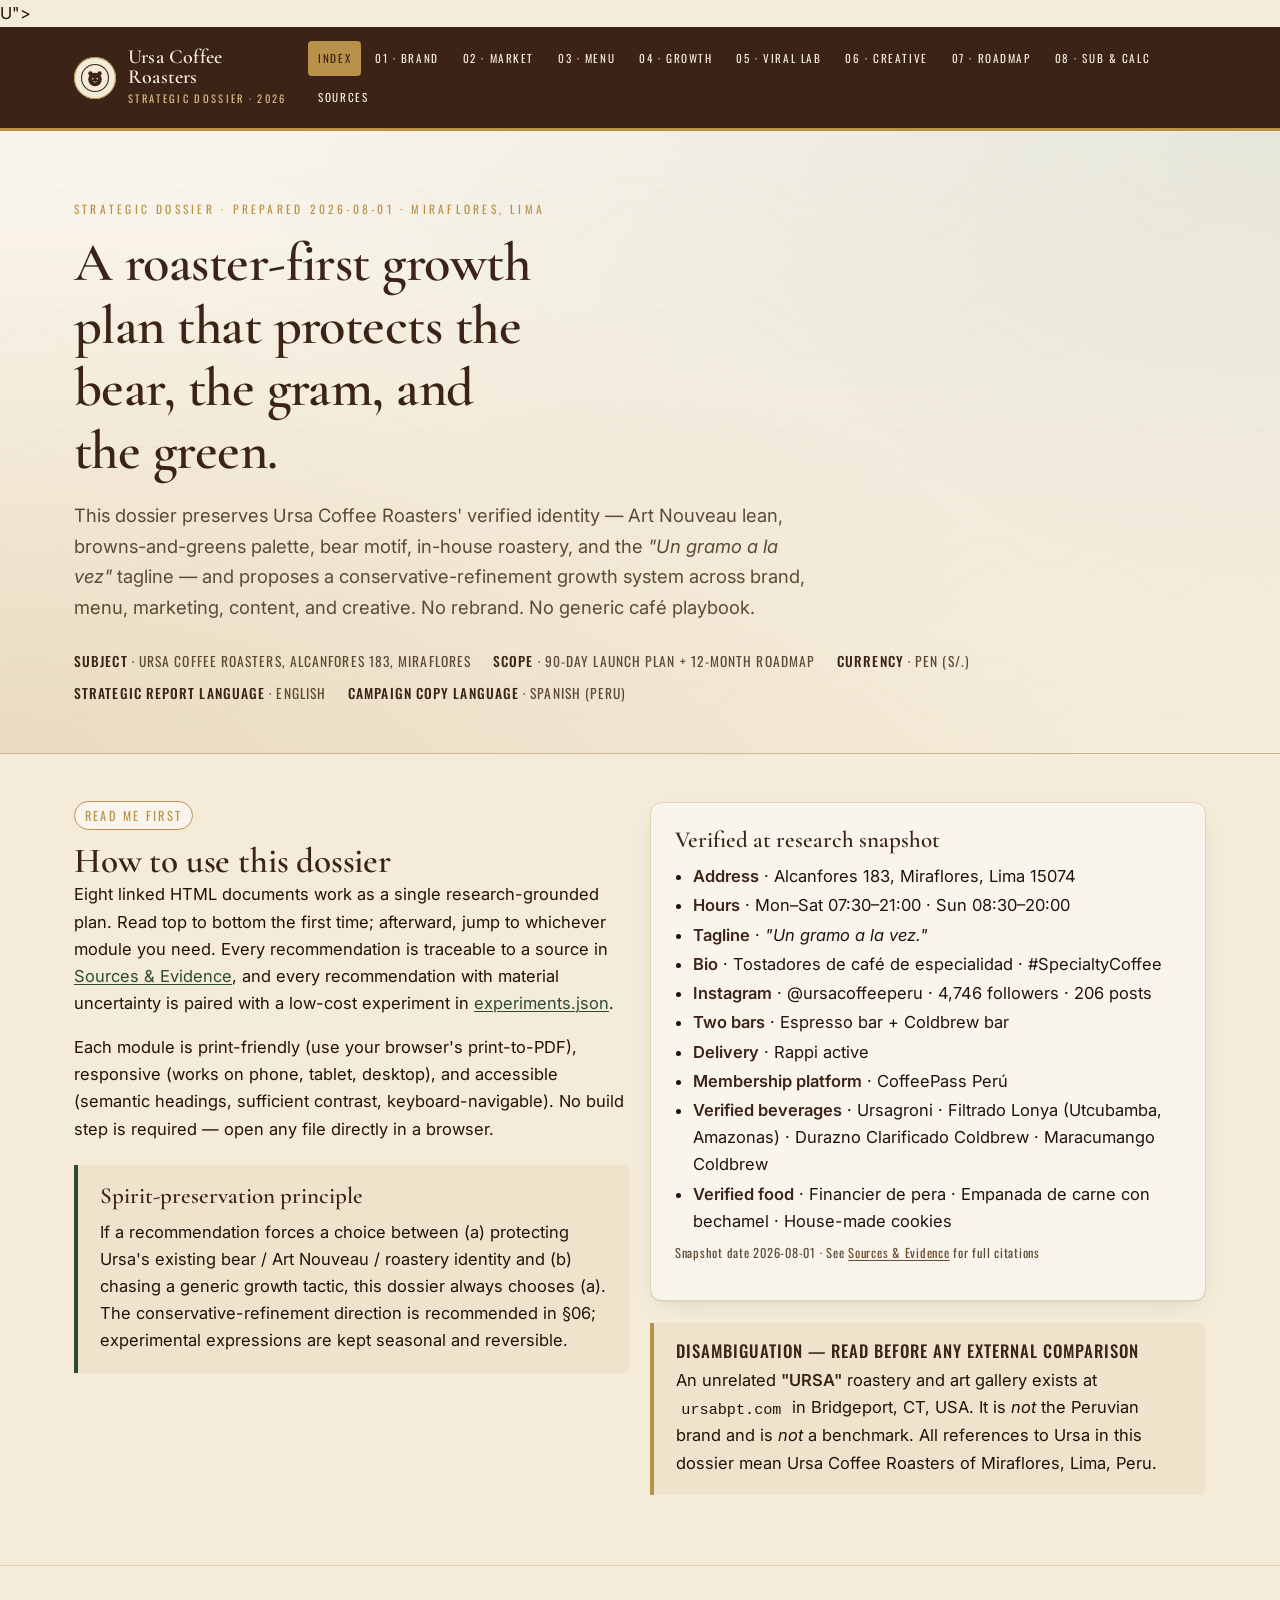
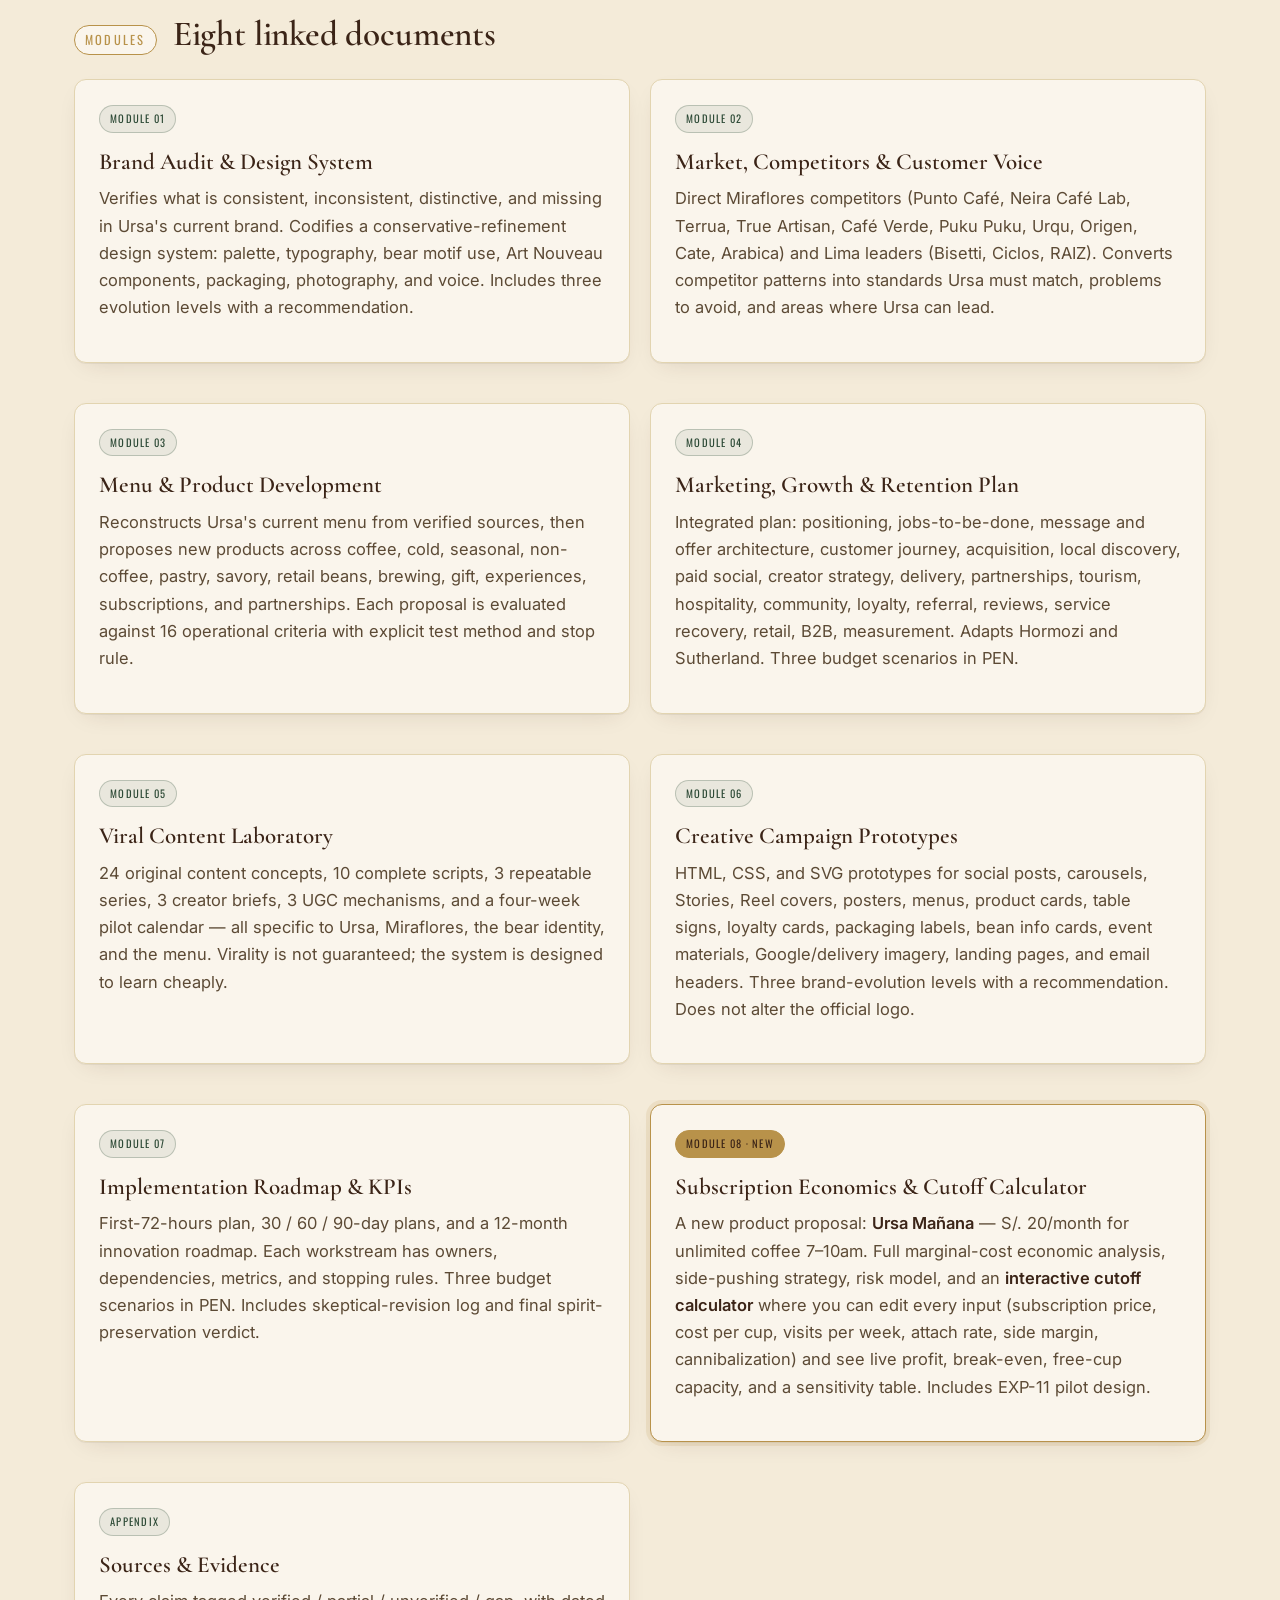
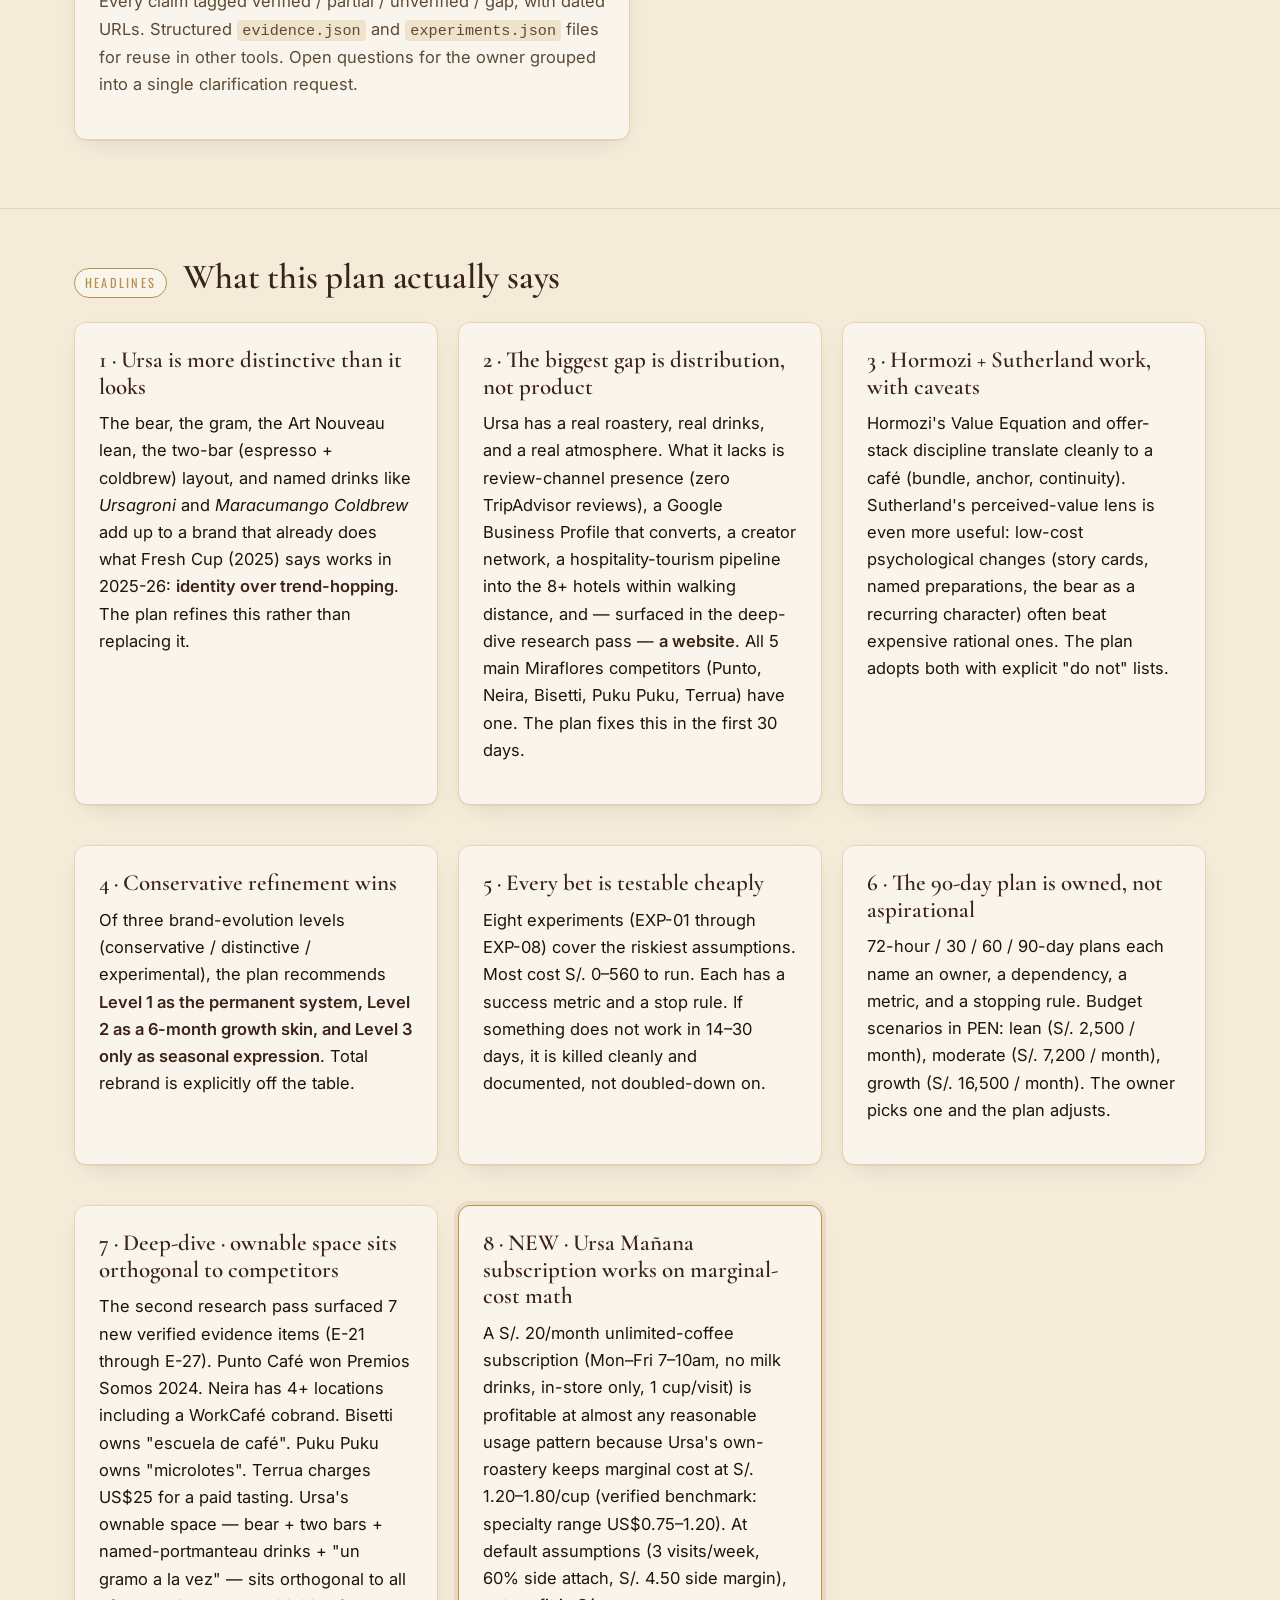
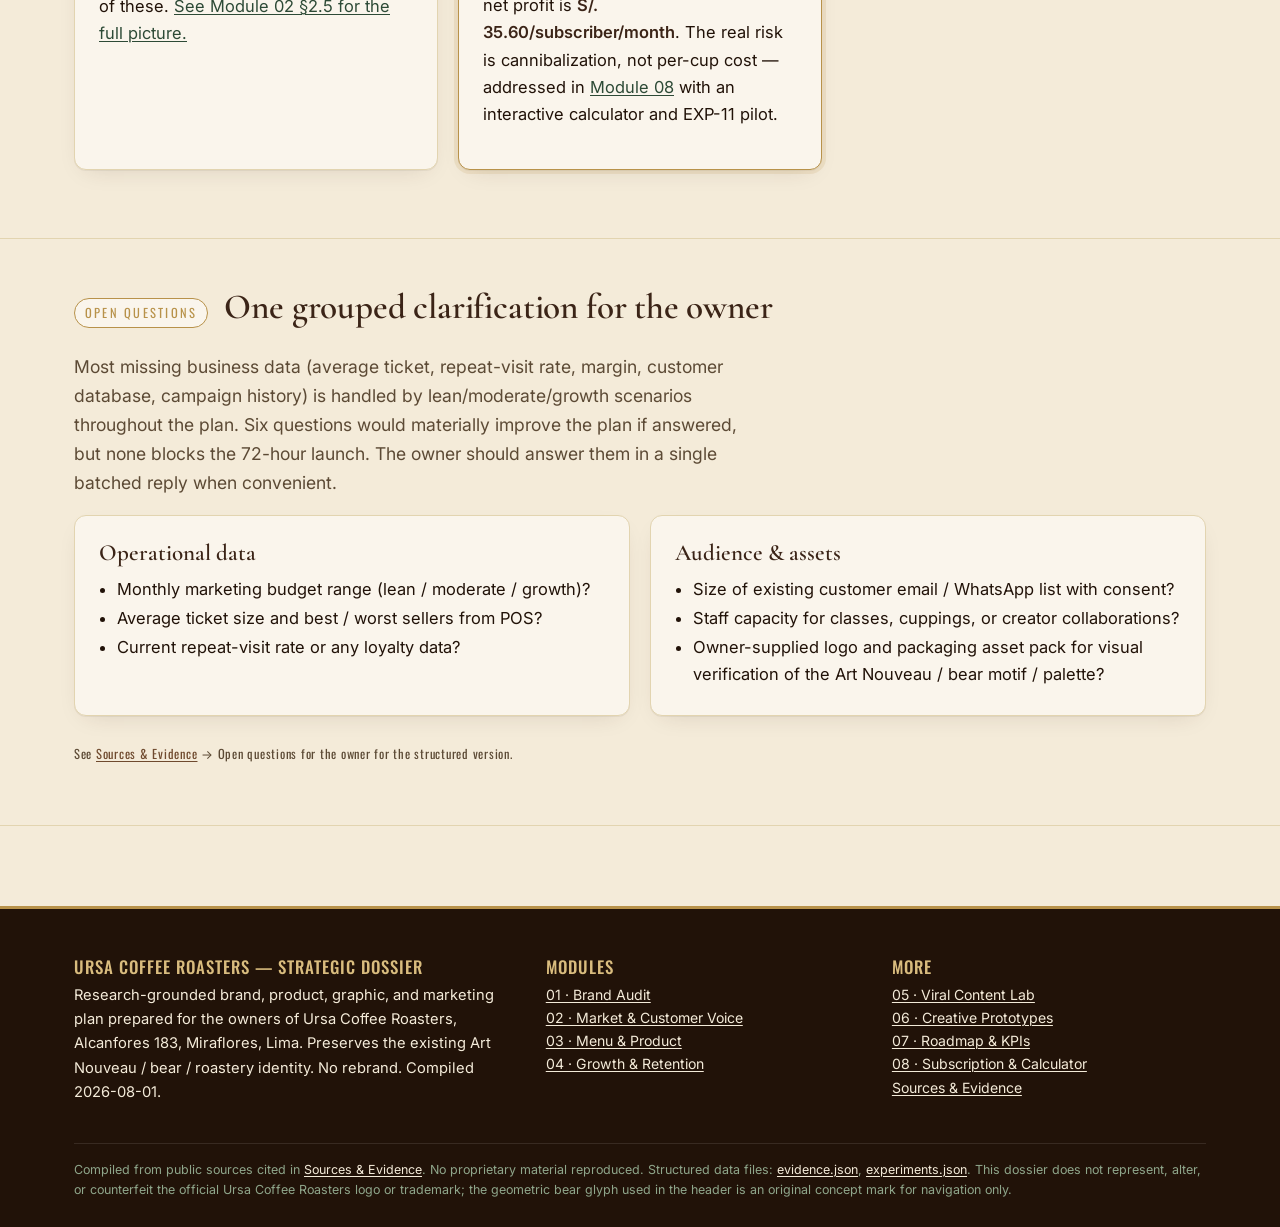
==== dossier/index.html @ a35ea9b4 "Rebuild with basePath for GitHub Pages - fix CSS 404s" ====
<!DOCTYPE html>
<html lang="en">
<head>
<meta charset="UTF-8">
<meta name="viewport" content="width=device-width, initial-scale=1.0">
<title>Ursa Coffee Roasters — Strategic Dossier · Index</title>
<meta name="description" content="Research-grounded brand, product, graphic, and marketing dossier for Ursa Coffee Roasters, Alcanfores 183, Miraflores, Lima. Preserves the existing Art Nouveau / bear / roastery identity; proposes conservative refinement over rebrand.">
<link rel="stylesheet" href="assets/ursa.css">
<link rel="preconnect" href="https://fonts.googleapis.com">
<link rel="icon" href="data:image/svg+xml,<svg xmlns='http://www.w3.org/2000/svg' viewBox='0 0 32 32' aria-hidden="true"><circle cx='16' cy='16' r='15' fill='%233B2417'/><circle cx='16' cy='16' r='13' fill='none' stroke='%23B8924A' stroke-width='1'/><text x='16' y='22' font-family='Georgia' font-size='16' fill='%23F4EBD9' text-anchor='middle'>U</text></svg>">
</head>
<body>

<header class="ursa-header">
  <div class="ursa-header__row">
    <a href="index.html" style="display:flex; gap:12px; align-items:center; text-decoration:none;" aria-label="Ursa Coffee Roasters dossier — home">
      <span class="ursa-mark" aria-hidden="true">
        <!-- Bear glyph — geometric, Art Nouveau-leaning; original concept, not a copy of the official logo -->
        <svg viewBox="0 0 40 40" role="img" aria-label="Ursa mark">
          <circle cx="20" cy="20" r="18" fill="none" stroke="#3B2417" stroke-width="1.4"/>
          <!-- stylized bear head -->
          <circle cx="14" cy="14" r="3" fill="#3B2417"/>
          <circle cx="26" cy="14" r="3" fill="#3B2417"/>
          <circle cx="20" cy="22" r="9" fill="#3B2417"/>
          <circle cx="17" cy="21" r="1.1" fill="#F4EBD9"/>
          <circle cx="23" cy="21" r="1.1" fill="#F4EBD9"/>
          <path d="M18 25 Q20 27 22 25" stroke="#F4EBD9" stroke-width="0.9" fill="none" stroke-linecap="round"/>
        </svg>
      </span>
      <span>
        <div class="ursa-header__title">Ursa Coffee Roasters</div>
        <div class="ursa-header__sub">Strategic Dossier · 2026</div>
      </span>
    </a>
    <nav class="ursa-header__nav" aria-label="Dossier sections">
      <a href="index.html" aria-current="page">Index</a>
      <a href="01-brand-audit-and-design-system.html">01 · Brand</a>
      <a href="02-market-competitors-and-customer-voice.html">02 · Market</a>
      <a href="03-menu-and-product-development.html">03 · Menu</a>
      <a href="04-marketing-growth-and-retention-plan.html">04 · Growth</a>
      <a href="05-viral-content-laboratory.html">05 · Viral Lab</a>
      <a href="06-creative-campaign-prototypes.html">06 · Creative</a>
      <a href="07-implementation-roadmap-and-kpis.html">07 · Roadmap</a>
      <a href="08-subscription-economics-and-calculator.html">08 · Sub &amp; Calc</a>
      <a href="sources-and-evidence.html">Sources</a>
    </nav>
  </div>
</header>

<main>

<section class="ursa-hero">
  <div class="ursa-wrap">
    <span class="ursa-hero__eyebrow">Strategic Dossier · Prepared 2026-08-01 · Miraflores, Lima</span>
    <h1 class="ursa-hero__title">A roaster-first growth plan that protects the bear, the gram, and the green.</h1>
    <p class="ursa-hero__lede">This dossier preserves Ursa Coffee Roasters' verified identity — Art Nouveau lean, browns-and-greens palette, bear motif, in-house roastery, and the <em>"Un gramo a la vez"</em> tagline — and proposes a conservative-refinement growth system across brand, menu, marketing, content, and creative. No rebrand. No generic café playbook.</p>
    <div class="ursa-hero__meta">
      <span><b>Subject</b> · Ursa Coffee Roasters, Alcanfores 183, Miraflores</span>
      <span><b>Scope</b> · 90-day launch plan + 12-month roadmap</span>
      <span><b>Currency</b> · PEN (S/.)</span>
      <span><b>Strategic report language</b> · English</span>
      <span><b>Campaign copy language</b> · Spanish (Peru)</span>
    </div>
  </div>
</section>

<section class="ursa-section">
  <div class="ursa-wrap">

    <div class="ursa-grid ursa-grid--2" style="align-items:start">
      <div>
        <span class="ursa-section__num">Read me first</span>
        <h2 class="ursa-section__title" style="margin-top:12px">How to use this dossier</h2>
        <p>Eight linked HTML documents work as a single research-grounded plan. Read top to bottom the first time; afterward, jump to whichever module you need. Every recommendation is traceable to a source in <a href="sources-and-evidence.html">Sources &amp; Evidence</a>, and every recommendation with material uncertainty is paired with a low-cost experiment in <a href="assets/experiments.json">experiments.json</a>.</p>
        <p>Each module is print-friendly (use your browser's print-to-PDF), responsive (works on phone, tablet, desktop), and accessible (semantic headings, sufficient contrast, keyboard-navigable). No build step is required — open any file directly in a browser.</p>
        <div class="ursa-callout ursa-callout--forest">
          <h3>Spirit-preservation principle</h3>
          <p style="margin:0">If a recommendation forces a choice between (a) protecting Ursa's existing bear / Art Nouveau / roastery identity and (b) chasing a generic growth tactic, this dossier always chooses (a). The conservative-refinement direction is recommended in §06; experimental expressions are kept seasonal and reversible.</p>
        </div>
      </div>
      <div>
        <div class="ursa-card">
          <h3 class="ursa-card__title">Verified at research snapshot</h3>
          <ul class="list-tight">
            <li><strong>Address</strong> · Alcanfores 183, Miraflores, Lima 15074</li>
            <li><strong>Hours</strong> · Mon–Sat 07:30–21:00 · Sun 08:30–20:00</li>
            <li><strong>Tagline</strong> · <em>"Un gramo a la vez."</em></li>
            <li><strong>Bio</strong> · Tostadores de café de especialidad · #SpecialtyCoffee</li>
            <li><strong>Instagram</strong> · @ursacoffeeperu · 4,746 followers · 206 posts</li>
            <li><strong>Two bars</strong> · Espresso bar + Coldbrew bar</li>
            <li><strong>Delivery</strong> · Rappi active</li>
            <li><strong>Membership platform</strong> · CoffeePass Perú</li>
            <li><strong>Verified beverages</strong> · Ursagroni · Filtrado Lonya (Utcubamba, Amazonas) · Durazno Clarificado Coldbrew · Maracumango Coldbrew</li>
            <li><strong>Verified food</strong> · Financier de pera · Empanada de carne con bechamel · House-made cookies</li>
          </ul>
          <p class="ursa-cite">Snapshot date 2026-08-01 · See <a href="sources-and-evidence.html">Sources &amp; Evidence</a> for full citations</p>
        </div>
        <div class="ursa-callout ursa-callout--warn">
          <h4>Disambiguation — read before any external comparison</h4>
          <p style="margin:0">An unrelated <strong>"URSA"</strong> roastery and art gallery exists at <code>ursabpt.com</code> in Bridgeport, CT, USA. It is <em>not</em> the Peruvian brand and is <em>not</em> a benchmark. All references to Ursa in this dossier mean Ursa Coffee Roasters of Miraflores, Lima, Peru.</p>
        </div>
      </div>
    </div>

  </div>
</section>

<section class="ursa-section" id="modules">
  <div class="ursa-wrap">
    <div class="ursa-section__head">
      <span class="ursa-section__num">Modules</span>
      <h2 class="ursa-section__title">Eight linked documents</h2>
    </div>

    <div class="ursa-grid ursa-grid--2">

      <a href="01-brand-audit-and-design-system.html" class="ursa-card" style="text-decoration:none; color:inherit; display:block">
        <span class="ursa-pill ursa-pill--forest">Module 01</span>
        <h3 class="ursa-card__title mt-2">Brand Audit &amp; Design System</h3>
        <p class="muted">Verifies what is consistent, inconsistent, distinctive, and missing in Ursa's current brand. Codifies a conservative-refinement design system: palette, typography, bear motif use, Art Nouveau components, packaging, photography, and voice. Includes three evolution levels with a recommendation.</p>
      </a>

      <a href="02-market-competitors-and-customer-voice.html" class="ursa-card" style="text-decoration:none; color:inherit; display:block">
        <span class="ursa-pill ursa-pill--forest">Module 02</span>
        <h3 class="ursa-card__title mt-2">Market, Competitors &amp; Customer Voice</h3>
        <p class="muted">Direct Miraflores competitors (Punto Café, Neira Café Lab, Terrua, True Artisan, Café Verde, Puku Puku, Urqu, Origen, Cate, Arabica) and Lima leaders (Bisetti, Ciclos, RAIZ). Converts competitor patterns into standards Ursa must match, problems to avoid, and areas where Ursa can lead.</p>
      </a>

      <a href="03-menu-and-product-development.html" class="ursa-card" style="text-decoration:none; color:inherit; display:block">
        <span class="ursa-pill ursa-pill--forest">Module 03</span>
        <h3 class="ursa-card__title mt-2">Menu &amp; Product Development</h3>
        <p class="muted">Reconstructs Ursa's current menu from verified sources, then proposes new products across coffee, cold, seasonal, non-coffee, pastry, savory, retail beans, brewing, gift, experiences, subscriptions, and partnerships. Each proposal is evaluated against 16 operational criteria with explicit test method and stop rule.</p>
      </a>

      <a href="04-marketing-growth-and-retention-plan.html" class="ursa-card" style="text-decoration:none; color:inherit; display:block">
        <span class="ursa-pill ursa-pill--forest">Module 04</span>
        <h3 class="ursa-card__title mt-2">Marketing, Growth &amp; Retention Plan</h3>
        <p class="muted">Integrated plan: positioning, jobs-to-be-done, message and offer architecture, customer journey, acquisition, local discovery, paid social, creator strategy, delivery, partnerships, tourism, hospitality, community, loyalty, referral, reviews, service recovery, retail, B2B, measurement. Adapts Hormozi and Sutherland. Three budget scenarios in PEN.</p>
      </a>

      <a href="05-viral-content-laboratory.html" class="ursa-card" style="text-decoration:none; color:inherit; display:block">
        <span class="ursa-pill ursa-pill--forest">Module 05</span>
        <h3 class="ursa-card__title mt-2">Viral Content Laboratory</h3>
        <p class="muted">24 original content concepts, 10 complete scripts, 3 repeatable series, 3 creator briefs, 3 UGC mechanisms, and a four-week pilot calendar — all specific to Ursa, Miraflores, the bear identity, and the menu. Virality is not guaranteed; the system is designed to learn cheaply.</p>
      </a>

      <a href="06-creative-campaign-prototypes.html" class="ursa-card" style="text-decoration:none; color:inherit; display:block">
        <span class="ursa-pill ursa-pill--forest">Module 06</span>
        <h3 class="ursa-card__title mt-2">Creative Campaign Prototypes</h3>
        <p class="muted">HTML, CSS, and SVG prototypes for social posts, carousels, Stories, Reel covers, posters, menus, product cards, table signs, loyalty cards, packaging labels, bean info cards, event materials, Google/delivery imagery, landing pages, and email headers. Three brand-evolution levels with a recommendation. Does not alter the official logo.</p>
      </a>

      <a href="07-implementation-roadmap-and-kpis.html" class="ursa-card" style="text-decoration:none; color:inherit; display:block">
        <span class="ursa-pill ursa-pill--forest">Module 07</span>
        <h3 class="ursa-card__title mt-2">Implementation Roadmap &amp; KPIs</h3>
        <p class="muted">First-72-hours plan, 30 / 60 / 90-day plans, and a 12-month innovation roadmap. Each workstream has owners, dependencies, metrics, and stopping rules. Three budget scenarios in PEN. Includes skeptical-revision log and final spirit-preservation verdict.</p>
      </a>

      <a href="08-subscription-economics-and-calculator.html" class="ursa-card" style="text-decoration:none; color:inherit; display:block; border:1px solid var(--ursa-gold); box-shadow:0 0 0 4px rgba(184,146,74,0.15), var(--sh-card)">
        <span class="ursa-pill" style="background:var(--ursa-gold); color:var(--ursa-dark-roast); border-color:var(--ursa-gold)">Module 08 · NEW</span>
        <h3 class="ursa-card__title mt-2">Subscription Economics &amp; Cutoff Calculator</h3>
        <p class="muted">A new product proposal: <strong>Ursa Mañana</strong> — S/. 20/month for unlimited coffee 7–10am. Full marginal-cost economic analysis, side-pushing strategy, risk model, and an <strong>interactive cutoff calculator</strong> where you can edit every input (subscription price, cost per cup, visits per week, attach rate, side margin, cannibalization) and see live profit, break-even, free-cup capacity, and a sensitivity table. Includes EXP-11 pilot design.</p>
      </a>

      <a href="sources-and-evidence.html" class="ursa-card" style="text-decoration:none; color:inherit; display:block">
        <span class="ursa-pill ursa-pill--forest">Appendix</span>
        <h3 class="ursa-card__title mt-2">Sources &amp; Evidence</h3>
        <p class="muted">Every claim tagged verified / partial / unverified / gap, with dated URLs. Structured <code>evidence.json</code> and <code>experiments.json</code> files for reuse in other tools. Open questions for the owner grouped into a single clarification request.</p>
      </a>

    </div>
  </div>
</section>

<section class="ursa-section">
  <div class="ursa-wrap">
    <div class="ursa-section__head">
      <span class="ursa-section__num">Headlines</span>
      <h2 class="ursa-section__title">What this plan actually says</h2>
    </div>

    <div class="ursa-grid ursa-grid--3">
      <div class="ursa-card">
        <h3 class="ursa-card__title">1 · Ursa is more distinctive than it looks</h3>
        <p>The bear, the gram, the Art Nouveau lean, the two-bar (espresso + coldbrew) layout, and named drinks like <em>Ursagroni</em> and <em>Maracumango Coldbrew</em> add up to a brand that already does what Fresh Cup (2025) says works in 2025-26: <strong>identity over trend-hopping</strong>. The plan refines this rather than replacing it.</p>
      </div>
      <div class="ursa-card">
        <h3 class="ursa-card__title">2 · The biggest gap is distribution, not product</h3>
        <p>Ursa has a real roastery, real drinks, and a real atmosphere. What it lacks is review-channel presence (zero TripAdvisor reviews), a Google Business Profile that converts, a creator network, a hospitality-tourism pipeline into the 8+ hotels within walking distance, and — surfaced in the deep-dive research pass — <strong>a website</strong>. All 5 main Miraflores competitors (Punto, Neira, Bisetti, Puku Puku, Terrua) have one. The plan fixes this in the first 30 days.</p>
      </div>
      <div class="ursa-card">
        <h3 class="ursa-card__title">3 · Hormozi + Sutherland work, with caveats</h3>
        <p>Hormozi's Value Equation and offer-stack discipline translate cleanly to a café (bundle, anchor, continuity). Sutherland's perceived-value lens is even more useful: low-cost psychological changes (story cards, named preparations, the bear as a recurring character) often beat expensive rational ones. The plan adopts both with explicit "do not" lists.</p>
      </div>
      <div class="ursa-card">
        <h3 class="ursa-card__title">4 · Conservative refinement wins</h3>
        <p>Of three brand-evolution levels (conservative / distinctive / experimental), the plan recommends <strong>Level 1 as the permanent system, Level 2 as a 6-month growth skin, and Level 3 only as seasonal expression</strong>. Total rebrand is explicitly off the table.</p>
      </div>
      <div class="ursa-card">
        <h3 class="ursa-card__title">5 · Every bet is testable cheaply</h3>
        <p>Eight experiments (EXP-01 through EXP-08) cover the riskiest assumptions. Most cost S/. 0–560 to run. Each has a success metric and a stop rule. If something does not work in 14–30 days, it is killed cleanly and documented, not doubled-down on.</p>
      </div>
      <div class="ursa-card">
        <h3 class="ursa-card__title">6 · The 90-day plan is owned, not aspirational</h3>
        <p>72-hour / 30 / 60 / 90-day plans each name an owner, a dependency, a metric, and a stopping rule. Budget scenarios in PEN: lean (S/. 2,500 / month), moderate (S/. 7,200 / month), growth (S/. 16,500 / month). The owner picks one and the plan adjusts.</p>
      </div>
      <div class="ursa-card">
        <h3 class="ursa-card__title">7 · Deep-dive · ownable space sits orthogonal to competitors</h3>
        <p>The second research pass surfaced 7 new verified evidence items (E-21 through E-27). Punto Café won Premios Somos 2024. Neira has 4+ locations including a WorkCafé cobrand. Bisetti owns "escuela de café". Puku Puku owns "microlotes". Terrua charges US$25 for a paid tasting. Ursa's ownable space — bear + two bars + named-portmanteau drinks + "un gramo a la vez" — sits orthogonal to all of these. <a href="02-market-competitors-and-customer-voice.html">See Module 02 §2.5 for the full picture.</a></p>
      </div>
      <div class="ursa-card" style="border:1px solid var(--ursa-gold); box-shadow:0 0 0 4px rgba(184,146,74,0.15), var(--sh-card)">
        <h3 class="ursa-card__title">8 · NEW · Ursa Mañana subscription works on marginal-cost math</h3>
        <p>A S/. 20/month unlimited-coffee subscription (Mon–Fri 7–10am, no milk drinks, in-store only, 1 cup/visit) is profitable at almost any reasonable usage pattern because Ursa's own-roastery keeps marginal cost at S/. 1.20–1.80/cup (verified benchmark: specialty range US$0.75–1.20). At default assumptions (3 visits/week, 60% side attach, S/. 4.50 side margin), net profit is <strong>S/. 35.60/subscriber/month</strong>. The real risk is cannibalization, not per-cup cost — addressed in <a href="08-subscription-economics-and-calculator.html">Module 08</a> with an interactive calculator and EXP-11 pilot.</p>
      </div>
    </div>
  </div>
</section>

<section class="ursa-section">
  <div class="ursa-wrap">
    <div class="ursa-section__head">
      <span class="ursa-section__num">Open questions</span>
      <h2 class="ursa-section__title">One grouped clarification for the owner</h2>
    </div>
    <p class="lead">Most missing business data (average ticket, repeat-visit rate, margin, customer database, campaign history) is handled by lean/moderate/growth scenarios throughout the plan. Six questions would materially improve the plan if answered, but none blocks the 72-hour launch. The owner should answer them in a single batched reply when convenient.</p>
    <div class="ursa-grid ursa-grid--2">
      <div class="ursa-card">
        <h3>Operational data</h3>
        <ul class="list-tight">
          <li>Monthly marketing budget range (lean / moderate / growth)?</li>
          <li>Average ticket size and best / worst sellers from POS?</li>
          <li>Current repeat-visit rate or any loyalty data?</li>
        </ul>
      </div>
      <div class="ursa-card">
        <h3>Audience &amp; assets</h3>
        <ul class="list-tight">
          <li>Size of existing customer email / WhatsApp list with consent?</li>
          <li>Staff capacity for classes, cuppings, or creator collaborations?</li>
          <li>Owner-supplied logo and packaging asset pack for visual verification of the Art Nouveau / bear motif / palette?</li>
        </ul>
      </div>
    </div>
    <p class="ursa-cite">See <a href="sources-and-evidence.html">Sources &amp; Evidence</a> → Open questions for the owner for the structured version.</p>
  </div>
</section>

</main>

<footer class="ursa-footer">
  <div class="ursa-wrap">
    <div class="ursa-footer__row">
      <div>
        <h4>Ursa Coffee Roasters — Strategic Dossier</h4>
        <p style="font-size:0.92rem">Research-grounded brand, product, graphic, and marketing plan prepared for the owners of Ursa Coffee Roasters, Alcanfores 183, Miraflores, Lima. Preserves the existing Art Nouveau / bear / roastery identity. No rebrand. Compiled 2026-08-01.</p>
      </div>
      <div>
        <h4>Modules</h4>
        <p style="font-size:0.88rem">
          <a href="01-brand-audit-and-design-system.html">01 · Brand Audit</a><br>
          <a href="02-market-competitors-and-customer-voice.html">02 · Market &amp; Customer Voice</a><br>
          <a href="03-menu-and-product-development.html">03 · Menu &amp; Product</a><br>
          <a href="04-marketing-growth-and-retention-plan.html">04 · Growth &amp; Retention</a>
        </p>
      </div>
      <div>
        <h4>More</h4>
        <p style="font-size:0.88rem">
          <a href="05-viral-content-laboratory.html">05 · Viral Content Lab</a><br>
          <a href="06-creative-campaign-prototypes.html">06 · Creative Prototypes</a><br>
          <a href="07-implementation-roadmap-and-kpis.html">07 · Roadmap &amp; KPIs</a><br>
          <a href="08-subscription-economics-and-calculator.html">08 · Subscription &amp; Calculator</a><br>
          <a href="sources-and-evidence.html">Sources &amp; Evidence</a>
        </p>
      </div>
    </div>
    <div class="ursa-footer__small">
      Compiled from public sources cited in <a href="sources-and-evidence.html">Sources &amp; Evidence</a>. No proprietary material reproduced. Structured data files: <a href="assets/evidence.json">evidence.json</a>, <a href="assets/experiments.json">experiments.json</a>. This dossier does not represent, alter, or counterfeit the official Ursa Coffee Roasters logo or trademark; the geometric bear glyph used in the header is an original concept mark for navigation only.
    </div>
  </div>
</footer>

<script src="assets/ursa.js"></script>
</body>
</html>
---- dossier/assets/ursa.css ----
/* ============================================================
   URSA COFFEE ROASTERS — DOSSIER DESIGN SYSTEM
   Conservative refinement of verified Art Nouveau / brown-green
   / bear-motif identity. No rebrand.
   ============================================================ */

/* ---- Fonts: Art Nouveau-leaning display + humanist sans ---- */
@import url('https://fonts.googleapis.com/css2?family=Cormorant+Garamond:ital,wght@0,400;0,500;0,600;0,700;1,400;1,600&family=Inter:wght@300;400;500;600;700&family=Oswald:wght@300;400;500;600&display=swap');

/* ============================================================
   DESIGN TOKENS — verified palette (browns + greens + cream)
   ============================================================ */
:root{
  /* Roast spectrum — browns from green bean to dark roast */
  --ursa-green-bean: #6F5B3D;
  --ursa-light-roast: #8B6240;
  --ursa-medium-roast: #6F4A2E;
  --ursa-dark-roast: #3B2417;
  --ursa-espresso: #211208;

  /* Andean forest greens — bear habitat */
  --ursa-forest-deep: #2D4A36;
  --ursa-forest: #3E6149;
  --ursa-sage: #8FA68B;
  --ursa-leaf: #B7C9A8;

  /* Paper & milk */
  --ursa-cream: #F4EBD9;
  --ursa-paper: #FAF5EC;
  --ursa-foam: #FFFCF6;

  /* Art Nouveau accents */
  --ursa-gold: #B8924A;
  --ursa-gold-soft: #D9BC7E;
  --ursa-terracotta: #C16E4B;
  --ursa-ink: #1A140C;

  /* Functional */
  --ursa-bg: #F4EBD9;
  --ursa-bg-alt: #EFE3CC;
  --ursa-text: #211208;
  --ursa-text-muted: #5C4A35;
  --ursa-line: #C9B68C;
  --ursa-line-soft: #E2D4B0;

  /* Semantic */
  --ok: #2D4A36;
  --warn: #B8924A;
  --stop: #8C3A2A;

  /* Type */
  --f-display: 'Cormorant Garamond', 'Georgia', 'Times New Roman', serif;
  --f-body: 'Inter', system-ui, -apple-system, 'Helvetica Neue', Arial, sans-serif;
  --f-label: 'Oswald', 'Inter', system-ui, sans-serif;

  /* Rhythm */
  --r-xs: 4px; --r-sm: 8px; --r-md: 12px; --r-lg: 20px; --r-xl: 32px; --r-2xl: 56px;
  --w-max: 1180px;
  --w-read: 720px;

  /* Shadow */
  --sh-card: 0 1px 0 rgba(59,36,23,0.06), 0 8px 24px -12px rgba(59,36,23,0.18);
  --sh-pop: 0 2px 0 rgba(59,36,23,0.08), 0 20px 48px -20px rgba(59,36,23,0.28);
}

/* ============================================================
   RESET & BASE
   ============================================================ */
*,*::before,*::after{box-sizing:border-box}
html{scroll-behavior:smooth; -webkit-text-size-adjust:100%}
body{
  margin:0;
  font-family:var(--f-body);
  font-size:16.5px;
  line-height:1.65;
  color:var(--ursa-text);
  background:var(--ursa-bg);
  -webkit-font-smoothing:antialiased;
  text-rendering:optimizeLegibility;
}
img,svg{max-width:100%; display:block}
a{color:var(--ursa-forest-deep); text-decoration:underline; text-underline-offset:2px; text-decoration-thickness:1px}
a:hover{color:var(--ursa-dark-roast); text-decoration-thickness:2px}
h1,h2,h3,h4,h5{font-family:var(--f-display); font-weight:600; line-height:1.15; color:var(--ursa-dark-roast); margin:0 0 .4em}
h1{font-size:clamp(2.1rem,4.5vw,3.4rem); letter-spacing:-0.01em}
h2{font-size:clamp(1.6rem,3vw,2.2rem); letter-spacing:-0.005em}
h3{font-size:clamp(1.2rem,1.8vw,1.45rem)}
h4{font-size:1.05rem; font-family:var(--f-label); letter-spacing:0.06em; text-transform:uppercase; color:var(--ursa-medium-roast); font-weight:500; margin-top:1.6em}
p{margin:0 0 1em}
small{font-size:0.85em}
ul,ol{margin:0 0 1em; padding-left:1.4em}
li{margin:0 0 .35em}
strong{font-weight:600; color:var(--ursa-dark-roast)}
em{font-style:italic}
blockquote{margin:1.4em 0; padding:.4em 1.2em; border-left:3px solid var(--ursa-gold); font-family:var(--f-display); font-style:italic; font-size:1.15em; color:var(--ursa-medium-roast)}
hr{border:0; border-top:1px solid var(--ursa-line); margin:2.4em 0}
code,pre{font-family:ui-monospace,SFMono-Regular,Menlo,monospace; font-size:0.92em; background:var(--ursa-bg-alt); border-radius:4px}
code{padding:.1em .35em}
pre{padding:1em; overflow-x:auto; border:1px solid var(--ursa-line-soft)}

/* ============================================================
   LAYOUT — header, footer, container
   ============================================================ */
.ursa-wrap{max-width:var(--w-max); margin:0 auto; padding:0 24px}

.ursa-header{
  background:var(--ursa-dark-roast);
  color:var(--ursa-cream);
  border-bottom:3px solid var(--ursa-gold);
  position:sticky; top:0; z-index:50;
}
.ursa-header__row{
  display:flex; align-items:center; gap:18px;
  padding:14px 24px; max-width:var(--w-max); margin:0 auto;
}
.ursa-mark{
  width:42px; height:42px; flex:0 0 42px;
  border-radius:50%;
  background:var(--ursa-cream);
  display:grid; place-items:center;
  box-shadow:inset 0 0 0 1px var(--ursa-gold);
}
.ursa-mark svg{width:30px; height:30px}
.ursa-header__title{
  font-family:var(--f-display); font-size:1.25rem; line-height:1; margin:0;
  color:var(--ursa-cream); font-weight:600; letter-spacing:0.01em;
}
.ursa-header__sub{
  font-family:var(--f-label); font-size:0.66rem; letter-spacing:0.22em;
  text-transform:uppercase; color:var(--ursa-gold-soft); margin-top:3px;
}
.ursa-header__nav{margin-left:auto; display:flex; gap:4px; flex-wrap:wrap}
.ursa-header__nav a{
  color:var(--ursa-cream); text-decoration:none; font-family:var(--f-label);
  font-size:0.7rem; letter-spacing:0.14em; text-transform:uppercase;
  padding:8px 10px; border-radius:4px; transition:background .15s;
}
.ursa-header__nav a:hover{background:rgba(255,255,255,0.08)}
.ursa-header__nav a[aria-current="page"]{background:var(--ursa-gold); color:var(--ursa-dark-roast)}

.ursa-footer{
  background:var(--ursa-espresso); color:var(--ursa-cream);
  padding:48px 0 28px; margin-top:80px;
  border-top:3px solid var(--ursa-gold);
}
.ursa-footer__row{display:grid; gap:32px; grid-template-columns:1.4fr 1fr 1fr}
.ursa-footer h4{color:var(--ursa-gold-soft); margin-top:0}
.ursa-footer a{color:var(--ursa-cream)}
.ursa-footer__small{font-size:0.78rem; color:var(--ursa-sage); margin-top:24px; padding-top:16px; border-top:1px solid rgba(255,255,255,0.1)}

/* ============================================================
   HERO
   ============================================================ */
.ursa-hero{
  background:
    radial-gradient(ellipse at top right, rgba(143,166,139,0.18), transparent 60%),
    radial-gradient(ellipse at bottom left, rgba(184,146,74,0.18), transparent 60%),
    linear-gradient(180deg, var(--ursa-paper) 0%, var(--ursa-cream) 100%);
  padding:64px 0 48px;
  border-bottom:1px solid var(--ursa-line);
  position:relative; overflow:hidden;
}
.ursa-hero::before{
  content:""; position:absolute; inset:0;
  background-image:url("data:image/svg+xml;utf8,<svg xmlns='http://www.w3.org/2000/svg' width='120' height='120' viewBox='0 0 120 120'><g fill='none' stroke='%23B8924A' stroke-width='0.6' opacity='0.18'><path d='M0 60 Q30 30 60 60 T120 60'/><path d='M0 90 Q30 60 60 90 T120 90'/><circle cx='60' cy='60' r='2'/></g></svg>");
  opacity:.5; pointer-events:none;
}
.ursa-hero__eyebrow{
  font-family:var(--f-label); font-size:0.72rem; letter-spacing:0.28em;
  text-transform:uppercase; color:var(--ursa-gold); margin-bottom:14px;
  display:inline-block;
}
.ursa-hero__title{max-width:18ch; margin-bottom:18px}
.ursa-hero__lede{font-size:1.15rem; color:var(--ursa-text-muted); max-width:62ch; margin-bottom:28px}
.ursa-hero__meta{display:flex; flex-wrap:wrap; gap:10px 22px; font-size:0.85rem; color:var(--ursa-text-muted); font-family:var(--f-label); letter-spacing:0.08em; text-transform:uppercase}
.ursa-hero__meta b{color:var(--ursa-dark-roast); font-weight:500}

/* ============================================================
   SECTION
   ============================================================ */
.ursa-section{padding:48px 0; border-bottom:1px solid var(--ursa-line-soft)}
.ursa-section--tight{padding:32px 0}
.ursa-section__head{display:flex; align-items:baseline; gap:16px; margin-bottom:24px; flex-wrap:wrap}
.ursa-section__num{
  font-family:var(--f-label); font-size:0.78rem; letter-spacing:0.18em;
  color:var(--ursa-gold); text-transform:uppercase;
  border:1px solid var(--ursa-gold); padding:4px 10px; border-radius:99px;
  background:var(--ursa-paper);
}
.ursa-section__title{margin:0; flex:1}
.ursa-section__meta{font-family:var(--f-label); font-size:0.7rem; letter-spacing:0.16em; text-transform:uppercase; color:var(--ursa-text-muted)}

/* ============================================================
   CARDS / CALLOUTS
   ============================================================ */
.ursa-card{
  background:var(--ursa-paper); border:1px solid var(--ursa-line-soft);
  border-radius:var(--r-md); padding:24px; box-shadow:var(--sh-card);
  margin-bottom:20px;
}
.ursa-card__title{margin-top:0; margin-bottom:10px}
.ursa-card--alt{background:var(--ursa-foam)}

.ursa-callout{
  border-left:4px solid var(--ursa-gold);
  background:var(--ursa-bg-alt);
  padding:18px 22px; border-radius:0 var(--r-sm) var(--r-sm) 0;
  margin:22px 0;
}
.ursa-callout--ok{border-color:var(--ok)}
.ursa-callout--warn{border-color:var(--warn)}
.ursa-callout--stop{border-color:var(--stop)}
.ursa-callout--forest{border-color:var(--ursa-forest-deep)}
.ursa-callout h4{margin-top:0; color:var(--ursa-dark-roast)}

/* ============================================================
   GRIDS
   ============================================================ */
.ursa-grid{display:grid; gap:20px}
.ursa-grid--2{grid-template-columns:repeat(2,1fr)}
.ursa-grid--3{grid-template-columns:repeat(3,1fr)}
.ursa-grid--4{grid-template-columns:repeat(4,1fr)}
.ursa-grid--auto{grid-template-columns:repeat(auto-fit, minmax(240px, 1fr))}
@media (max-width:860px){
  .ursa-grid--2,.ursa-grid--3,.ursa-grid--4{grid-template-columns:1fr}
}

/* ============================================================
   TABLES
   ============================================================ */
.ursa-table{
  width:100%; border-collapse:collapse; font-size:0.92rem;
  background:var(--ursa-paper); border:1px solid var(--ursa-line-soft);
  border-radius:var(--r-sm); overflow:hidden; margin:18px 0;
}
.ursa-table caption{caption-side:top; text-align:left; padding:8px 12px; font-family:var(--f-label); font-size:0.72rem; letter-spacing:0.16em; text-transform:uppercase; color:var(--ursa-text-muted)}
.ursa-table th{
  background:var(--ursa-dark-roast); color:var(--ursa-cream);
  font-family:var(--f-label); font-weight:500; font-size:0.74rem;
  letter-spacing:0.1em; text-transform:uppercase;
  padding:10px 12px; text-align:left; vertical-align:bottom;
}
.ursa-table td{padding:10px 12px; border-top:1px solid var(--ursa-line-soft); vertical-align:top}
.ursa-table tr:nth-child(even) td{background:rgba(184,146,74,0.04)}
.ursa-table ul{margin:0; padding-left:1.1em}
.ursa-table-wrap{overflow-x:auto; margin:18px 0}

/* ============================================================
   PILLS / TAGS / BADGES
   ============================================================ */
.ursa-pill{
  display:inline-flex; align-items:center; gap:6px;
  font-family:var(--f-label); font-size:0.66rem; letter-spacing:0.12em;
  text-transform:uppercase; padding:4px 10px; border-radius:99px;
  background:var(--ursa-bg-alt); color:var(--ursa-medium-roast);
  border:1px solid var(--ursa-line-soft);
}
.ursa-pill--ok{background:rgba(45,74,54,0.1); color:var(--ok); border-color:rgba(45,74,54,0.3)}
.ursa-pill--warn{background:rgba(184,146,74,0.15); color:var(--ursa-medium-roast); border-color:var(--ursa-gold)}
.ursa-pill--stop{background:rgba(140,58,42,0.1); color:var(--stop); border-color:rgba(140,58,42,0.3)}
.ursa-pill--forest{background:rgba(45,74,54,0.08); color:var(--ursa-forest-deep); border-color:rgba(45,74,54,0.25)}

/* ============================================================
   SWATCHES
   ============================================================ */
.ursa-swatches{display:grid; grid-template-columns:repeat(auto-fit,minmax(140px,1fr)); gap:12px; margin:18px 0}
.ursa-swatch{
  border:1px solid var(--ursa-line-soft); border-radius:var(--r-sm);
  overflow:hidden; background:var(--ursa-paper);
}
.ursa-swatch__chip{height:88px; border-bottom:1px solid var(--ursa-line-soft)}
.ursa-swatch__meta{padding:10px 12px; font-size:0.78rem}
.ursa-swatch__name{font-family:var(--f-label); letter-spacing:0.1em; text-transform:uppercase; font-size:0.66rem; color:var(--ursa-text-muted); margin-bottom:2px}
.ursa-swatch__hex{font-family:ui-monospace,Menlo,monospace; color:var(--ursa-dark-roast)}

/* ============================================================
   TIMELINE
   ============================================================ */
.ursa-timeline{position:relative; padding-left:32px; margin:24px 0}
.ursa-timeline::before{content:""; position:absolute; left:10px; top:6px; bottom:6px; width:2px; background:var(--ursa-line)}
.ursa-timeline__item{position:relative; padding-bottom:24px}
.ursa-timeline__item::before{
  content:""; position:absolute; left:-28px; top:4px;
  width:14px; height:14px; border-radius:50%;
  background:var(--ursa-gold); border:3px solid var(--ursa-paper);
  box-shadow:0 0 0 1px var(--ursa-gold);
}
.ursa-timeline__when{font-family:var(--f-label); font-size:0.7rem; letter-spacing:0.18em; text-transform:uppercase; color:var(--ursa-gold); margin-bottom:4px}
.ursa-timeline__title{margin:0 0 6px; font-size:1.1rem}
.ursa-timeline__body{font-size:0.92rem; color:var(--ursa-text-muted); margin:0}

/* ============================================================
   PROTOTYPES — for §06
   ============================================================ */
.prototype-frame{
  background:var(--ursa-foam);
  border:1px solid var(--ursa-line-soft);
  border-radius:var(--r-md); padding:22px;
  margin:22px 0;
  position:relative;
}
.prototype-frame__label{
  position:absolute; top:-10px; left:18px;
  background:var(--ursa-dark-roast); color:var(--ursa-cream);
  font-family:var(--f-label); font-size:0.66rem; letter-spacing:0.16em;
  text-transform:uppercase; padding:4px 10px; border-radius:99px;
}
.prototype-frame__note{font-size:0.85rem; color:var(--ursa-text-muted); margin-top:14px; font-style:italic}

/* Phone mockup */
.ursa-phone{
  width:280px; max-width:100%; margin:0 auto;
  background:var(--ursa-espresso); border-radius:36px; padding:10px;
  box-shadow:var(--sh-pop);
}
.ursa-phone__screen{
  background:var(--ursa-paper); border-radius:28px; overflow:hidden;
  aspect-ratio:9/16; position:relative;
}
.ursa-phone__screen .ig-topbar{
  display:flex; align-items:center; justify-content:space-between;
  padding:10px 14px; font-family:var(--f-body); font-size:0.7rem;
  border-bottom:1px solid var(--ursa-line-soft);
}
.ursa-phone__screen .ig-username{font-weight:600; color:var(--ursa-dark-roast); font-size:0.74rem}
.ursa-phone__screen .ig-caption{padding:10px 14px; font-size:0.72rem; line-height:1.4; color:var(--ursa-text)}
.ursa-phone__screen .ig-actions{display:flex; gap:14px; padding:8px 14px; color:var(--ursa-medium-roast); font-size:0.9rem}

/* Story mockup */
.ursa-story{
  width:200px; height:356px; max-width:100%;
  background:linear-gradient(180deg, var(--ursa-forest-deep), var(--ursa-dark-roast));
  border-radius:18px; padding:14px; color:var(--ursa-cream);
  position:relative; overflow:hidden;
  box-shadow:var(--sh-pop);
}
.ursa-story__progress{position:absolute; top:8px; left:14px; right:14px; height:2px; background:rgba(255,255,255,0.25); border-radius:2px}
.ursa-story__progress::after{content:""; position:absolute; left:0; top:0; bottom:0; width:62%; background:var(--ursa-cream); border-radius:2px}
.ursa-story__brand{font-family:var(--f-label); font-size:0.62rem; letter-spacing:0.2em; text-transform:uppercase; margin-top:18px; opacity:0.85}
.ursa-story__title{font-family:var(--f-display); font-size:1.4rem; line-height:1.1; margin-top:auto; margin-bottom:8px}
.ursa-story__cta{font-family:var(--f-label); font-size:0.62rem; letter-spacing:0.16em; text-transform:uppercase; color:var(--ursa-gold-soft); border:1px solid var(--ursa-gold-soft); padding:6px 10px; border-radius:99px; display:inline-block}

/* Bean bag label prototype */
.ursa-beanbag{
  width:100%; max-width:360px; aspect-ratio:3/4;
  background:
    linear-gradient(135deg, var(--ursa-forest-deep) 0%, var(--ursa-dark-roast) 100%);
  border-radius:12px; padding:24px; color:var(--ursa-cream);
  position:relative; overflow:hidden;
  display:flex; flex-direction:column; justify-content:space-between;
  box-shadow:var(--sh-pop);
}
.ursa-beanbag__seal{
  position:absolute; top:18px; right:18px;
  width:62px; height:62px; border-radius:50%;
  border:1.5px solid var(--ursa-gold);
  display:grid; place-items:center; text-align:center;
  font-family:var(--f-label); font-size:0.55rem; letter-spacing:0.12em;
  text-transform:uppercase; color:var(--ursa-gold-soft); line-height:1.1;
}

/* Menu prototype */
.ursa-menu{
  background:var(--ursa-paper); border:1px double var(--ursa-gold);
  padding:32px; border-radius:4px;
  font-family:var(--f-body); position:relative;
}
.ursa-menu__crest{text-align:center; margin-bottom:24px}
.ursa-menu__crest h3{font-family:var(--f-display); font-size:2rem; margin:0; letter-spacing:0.04em}
.ursa-menu__crest small{font-family:var(--f-label); font-size:0.66rem; letter-spacing:0.32em; text-transform:uppercase; color:var(--ursa-gold); display:block; margin-top:6px}
.ursa-menu__section{margin-top:24px}
.ursa-menu__section h4{
  text-align:center; font-family:var(--f-display); font-style:italic; font-size:1.15rem;
  color:var(--ursa-medium-roast); text-transform:none; letter-spacing:0;
  border-top:1px solid var(--ursa-line); border-bottom:1px solid var(--ursa-line);
  padding:6px 0; margin:18px 0 12px;
}
.ursa-menu__item{display:flex; align-items:baseline; gap:8px; margin-bottom:8px; font-size:0.92rem}
.ursa-menu__item b{font-family:var(--f-display); font-weight:600; color:var(--ursa-dark-roast); font-size:1rem}
.ursa-menu__item .dots{flex:1; border-bottom:1px dotted var(--ursa-line); transform:translateY(-3px)}
.ursa-menu__item .price{font-family:var(--f-label); color:var(--ursa-medium-roast); letter-spacing:0.04em}
.ursa-menu__item small{display:block; font-style:italic; color:var(--ursa-text-muted); font-size:0.78rem; margin-top:2px}

/* ============================================================
   STAT BLOCK
   ============================================================ */
.ursa-stat{display:flex; gap:18px; align-items:baseline; flex-wrap:wrap}
.ursa-stat__num{font-family:var(--f-display); font-size:2.6rem; line-height:1; color:var(--ursa-forest-deep); font-weight:600}
.ursa-stat__label{font-family:var(--f-label); font-size:0.72rem; letter-spacing:0.16em; text-transform:uppercase; color:var(--ursa-text-muted); max-width:32ch}

/* ============================================================
   EVIDENCE / CITATION
   ============================================================ */
.ursa-cite{font-size:0.78rem; color:var(--ursa-text-muted); font-family:var(--f-label); letter-spacing:0.06em; margin-top:8px}
.ursa-cite a{color:var(--ursa-medium-roast)}
.ursa-evidence-tag{
  display:inline-block; font-family:var(--f-label); font-size:0.6rem;
  letter-spacing:0.14em; text-transform:uppercase;
  padding:2px 7px; border-radius:3px; margin-left:6px; vertical-align:middle;
}
.ev-verified{background:rgba(45,74,54,0.12); color:var(--ok)}
.ev-partial{background:rgba(184,146,74,0.18); color:var(--ursa-medium-roast)}
.ev-unverified{background:rgba(140,58,42,0.12); color:var(--stop)}
.ev-gap{background:rgba(92,74,53,0.12); color:var(--ursa-text-muted)}

/* ============================================================
   PROGRESS / BUDGET
   ============================================================ */
.ursa-bar{height:8px; background:var(--ursa-bg-alt); border-radius:99px; overflow:hidden; margin:6px 0}
.ursa-bar__fill{height:100%; background:linear-gradient(90deg, var(--ursa-gold), var(--ursa-forest-deep)); border-radius:99px}

/* ============================================================
   PRINT
   ============================================================ */
@media print{
  .ursa-header{position:static}
  .ursa-header__nav{display:none}
  .ursa-footer{background:#fff; color:#000; border-color:#999}
  body{background:#fff; font-size:11pt; line-height:1.45}
  .ursa-card,.ursa-callout,.prototype-frame{box-shadow:none; page-break-inside:avoid; break-inside:avoid}
  .ursa-section{padding:18px 0; page-break-inside:avoid}
  a{color:#000; text-decoration:underline}
  .ursa-hero{padding:24px 0}
  .ursa-phone,.ursa-story,.ursa-beanbag{box-shadow:none}
}
@media (max-width:640px){
  body{font-size:15.5px}
  .ursa-header__row{padding:10px 14px; gap:10px}
  .ursa-header__title{font-size:1.05rem}
  .ursa-header__nav{display:none}
  .ursa-wrap{padding:0 16px}
  .ursa-hero{padding:36px 0 28px}
  .ursa-footer__row{grid-template-columns:1fr}
}

/* ============================================================
   UTILITIES
   ============================================================ */
.lead{font-size:1.1rem; color:var(--ursa-text-muted); max-width:62ch}
.muted{color:var(--ursa-text-muted)}
.small{font-size:0.85rem}
.center{text-align:center}
.mt-0{margin-top:0}.mt-1{margin-top:8px}.mt-2{margin-top:16px}.mt-3{margin-top:24px}
.mb-0{margin-bottom:0}.mb-1{margin-bottom:8px}.mb-2{margin-bottom:16px}.mb-3{margin-bottom:24px}
.flex{display:flex; gap:14px; align-items:center; flex-wrap:wrap}
.gap-sm{gap:8px}
.list-tight{margin:0; padding-left:1.1em}
.list-tight li{margin-bottom:2px}
.nowrap{white-space:nowrap}

/* Anchor offset so sticky header doesn't hide headings */
[id]{scroll-margin-top:80px}
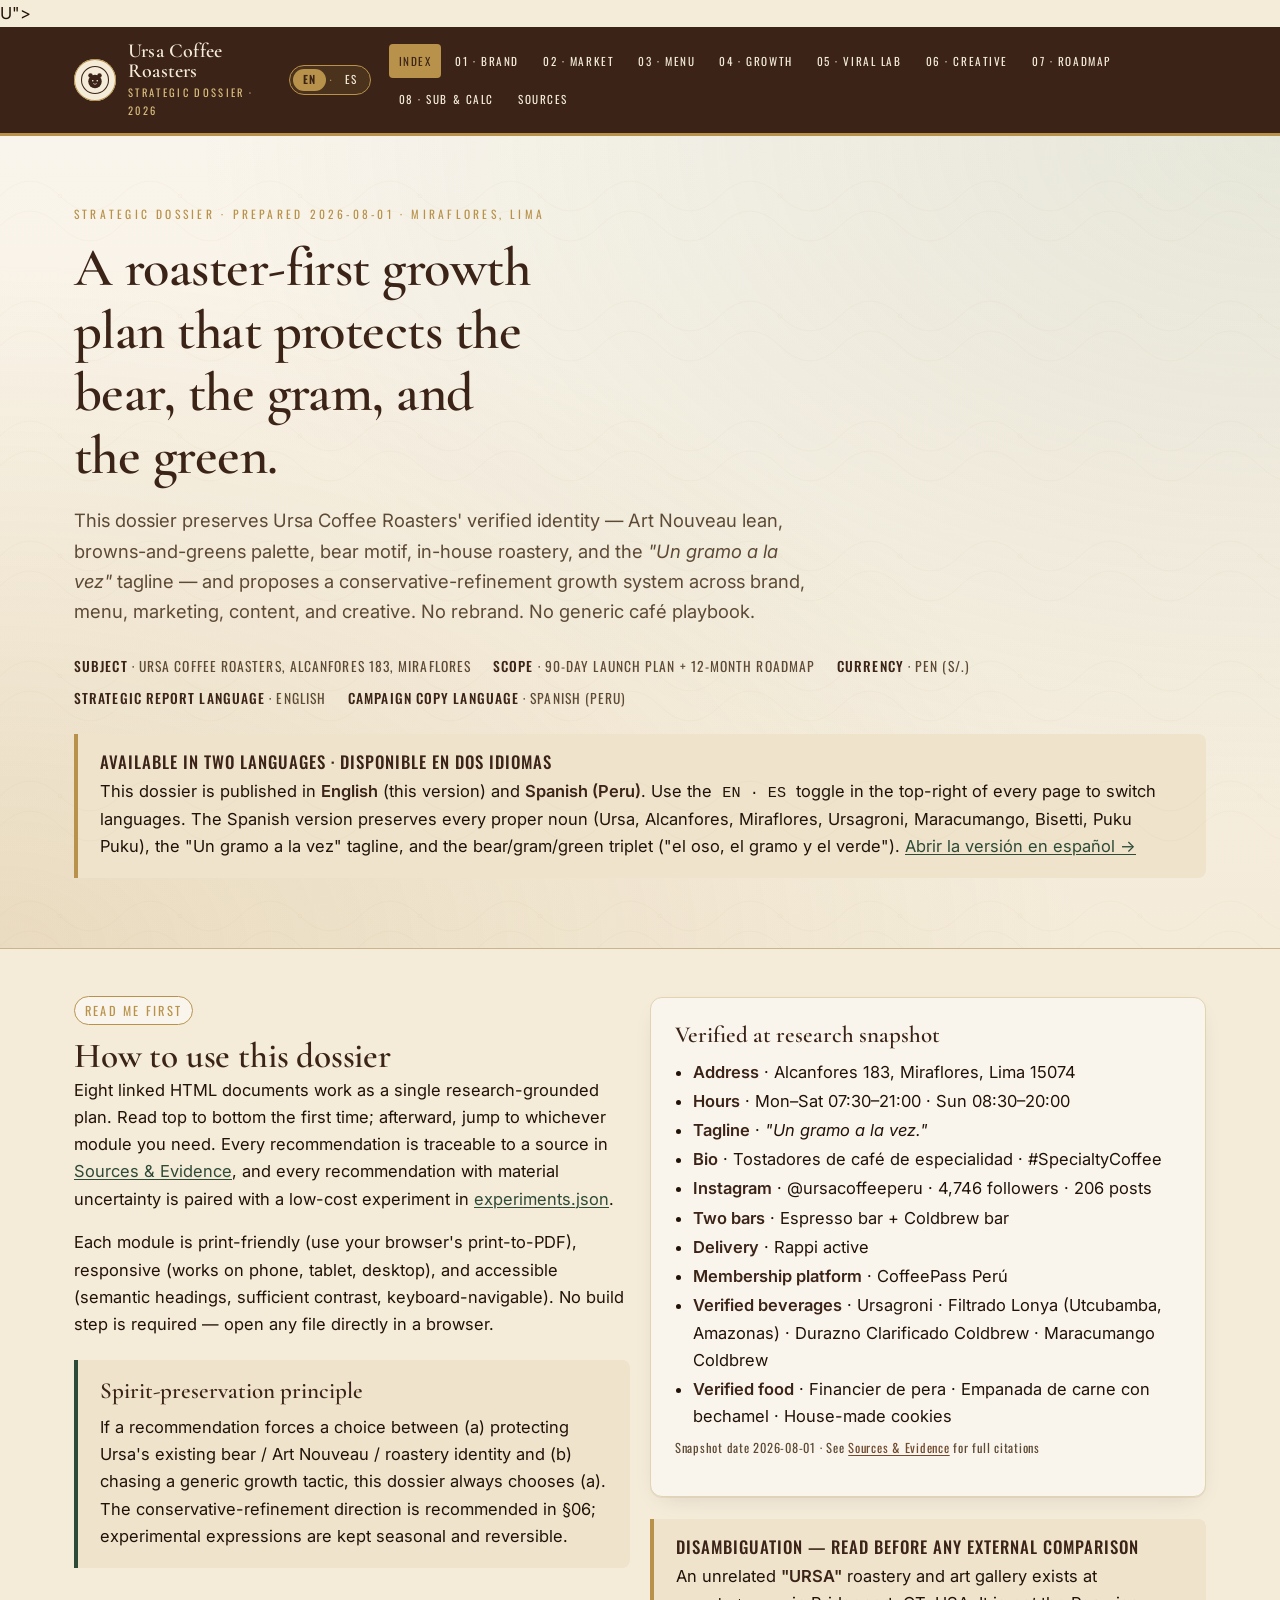
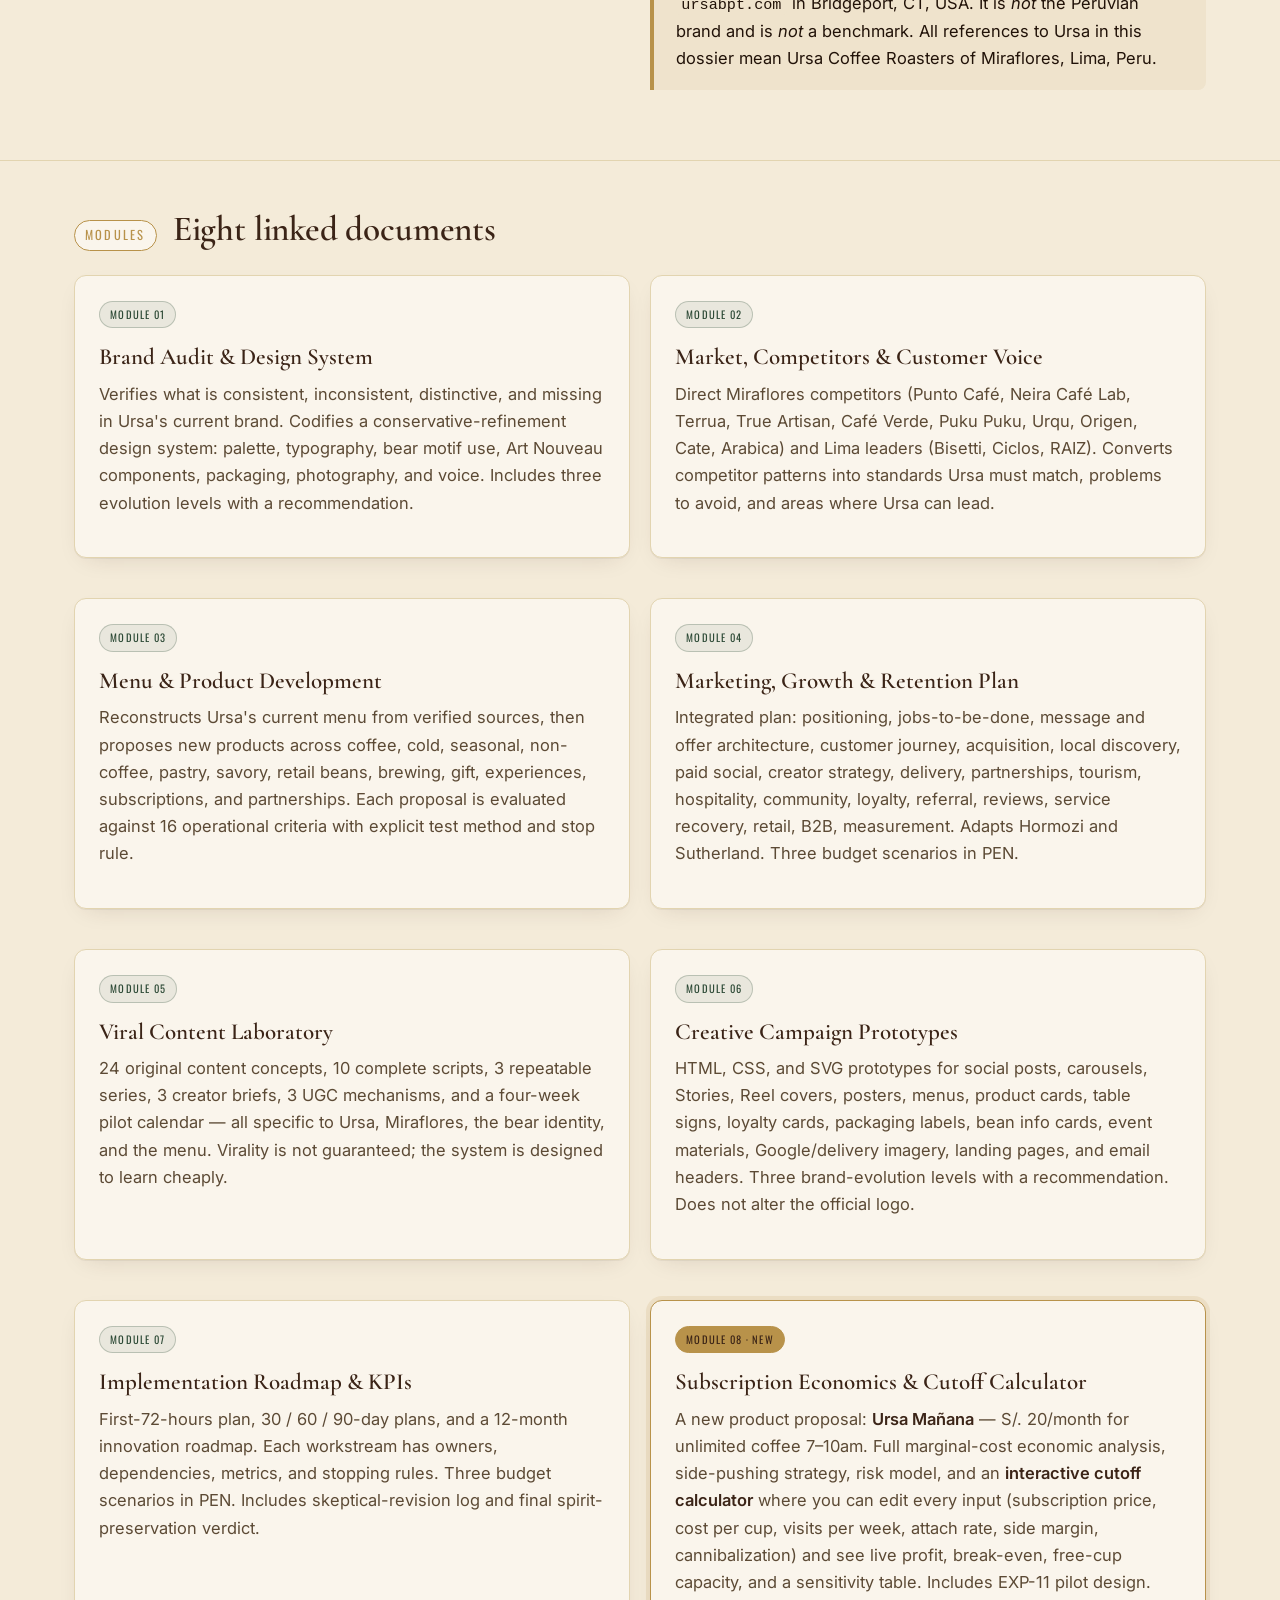
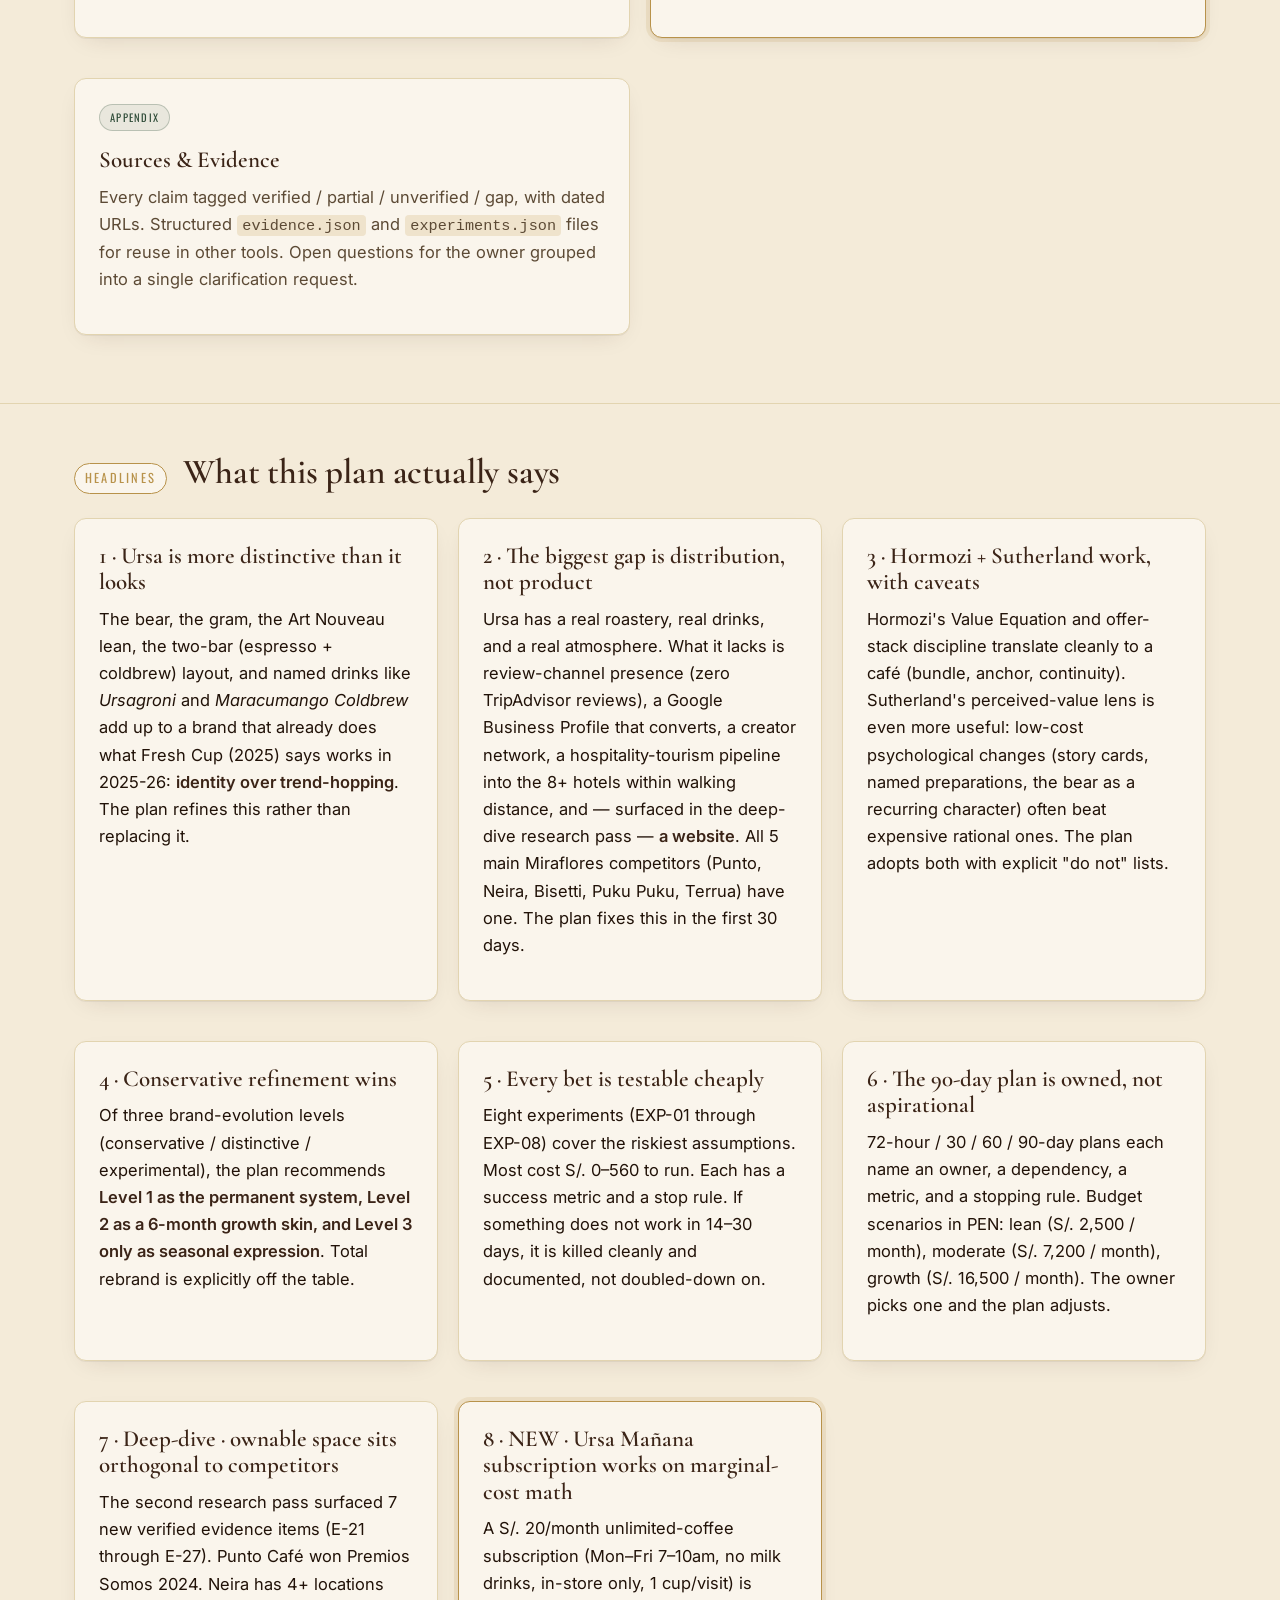
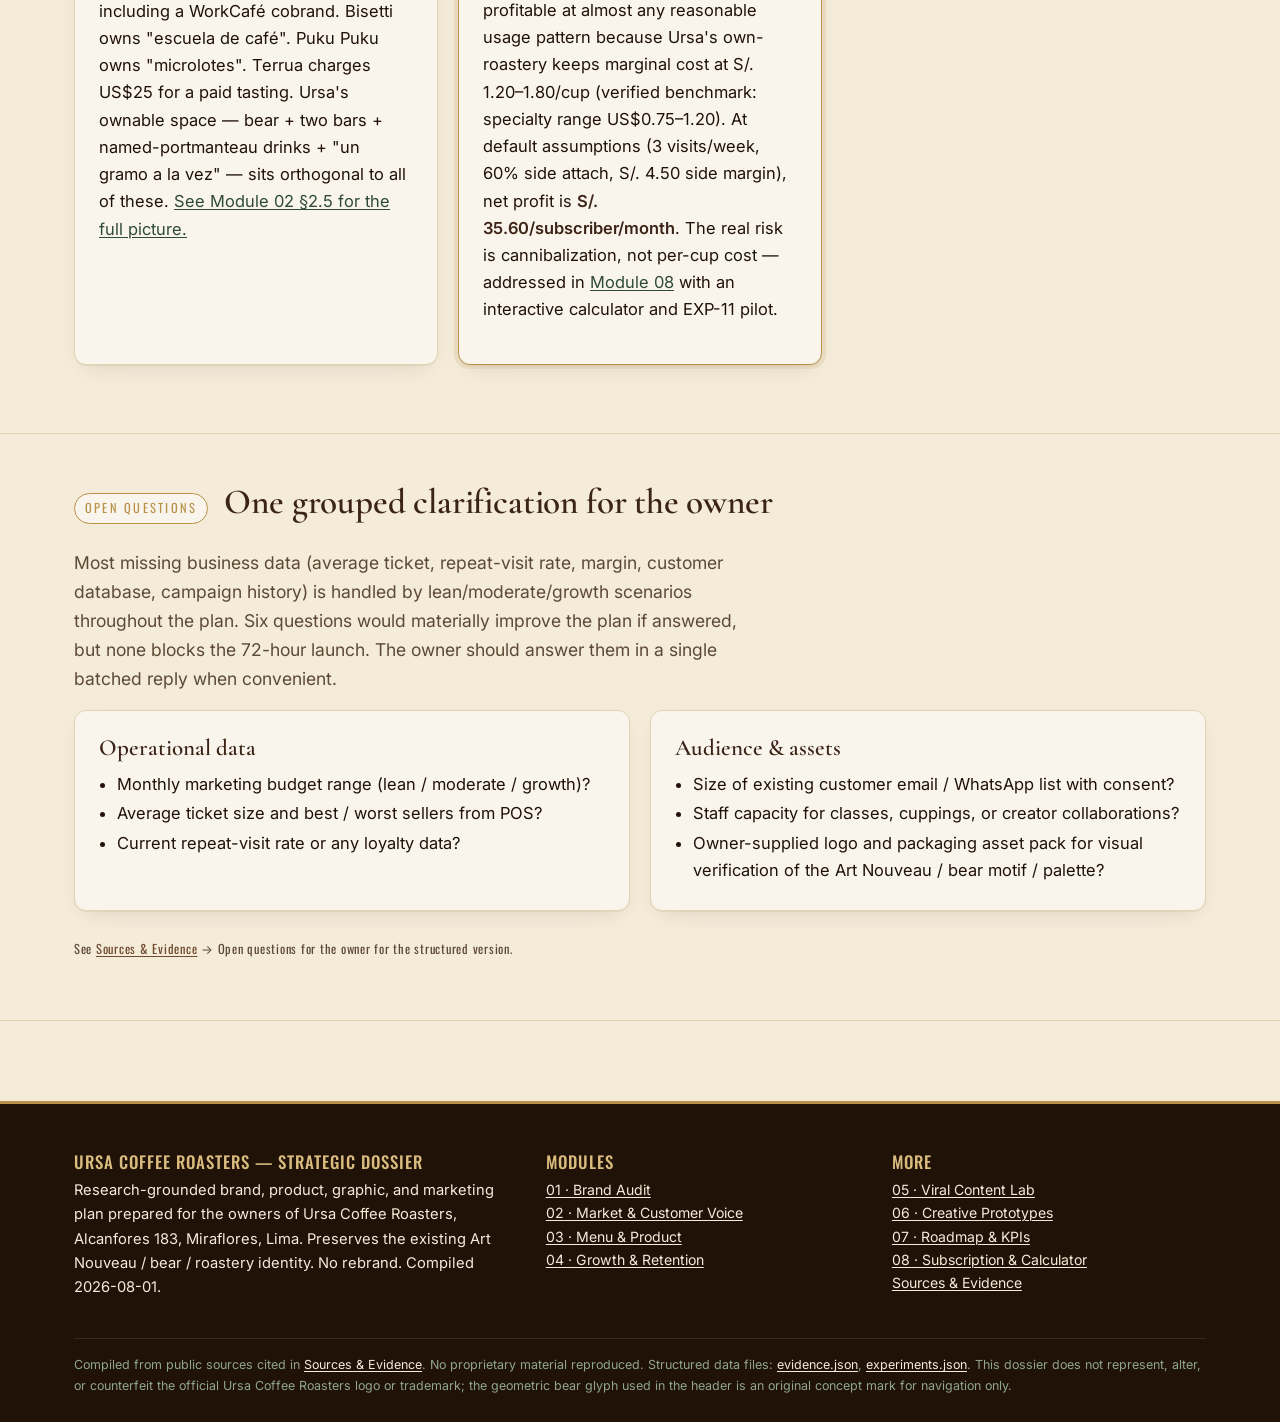
==== commit ea110d66: "Fix navbar keys, Ursa Mañana business case, Milenaria competitor, OSINT updates" ====
--- a/dossier/index.html
+++ b/dossier/index.html
@@ -32,6 +32,11 @@
         <div class="ursa-header__sub">Strategic Dossier · 2026</div>
       </span>
     </a>
+    <div class="ursa-lang-toggle" role="group" aria-label="Language">
+      <a href="index.html" class="ursa-lang-toggle__btn" aria-current="true" lang="en">EN</a>
+      <span class="ursa-lang-toggle__sep" aria-hidden="true">·</span>
+      <a href="index.es.html" class="ursa-lang-toggle__btn" lang="es">ES</a>
+    </div>
     <nav class="ursa-header__nav" aria-label="Dossier sections">
       <a href="index.html" aria-current="page">Index</a>
       <a href="01-brand-audit-and-design-system.html">01 · Brand</a>
@@ -60,6 +65,10 @@
       <span><b>Currency</b> · PEN (S/.)</span>
       <span><b>Strategic report language</b> · English</span>
       <span><b>Campaign copy language</b> · Spanish (Peru)</span>
+    </div>
+    <div class="ursa-callout ursa-callout--warn" style="margin-top:24px">
+      <h4 style="margin-top:0">Available in two languages · Disponible en dos idiomas</h4>
+      <p style="margin:0">This dossier is published in <strong>English</strong> (this version) and <strong>Spanish (Peru)</strong>. Use the <code>EN · ES</code> toggle in the top-right of every page to switch languages. The Spanish version preserves every proper noun (Ursa, Alcanfores, Miraflores, Ursagroni, Maracumango, Bisetti, Puku Puku), the "Un gramo a la vez" tagline, and the bear/gram/green triplet ("el oso, el gramo y el verde"). <a href="index.es.html">Abrir la versión en español →</a></p>
     </div>
   </div>
 </section>
--- a/dossier/assets/ursa.css
+++ b/dossier/assets/ursa.css
@@ -450,3 +450,51 @@
 
 /* Anchor offset so sticky header doesn't hide headings */
 [id]{scroll-margin-top:80px}
+
+/* ============================================================
+   LANGUAGE TOGGLE (EN | ES)
+   Unobtrusive pill-style switch that matches the dossier header.
+   ============================================================ */
+.ursa-lang-toggle{
+  display:inline-flex;
+  align-items:center;
+  gap:2px;
+  padding:3px;
+  border:1px solid var(--ursa-gold);
+  border-radius:99px;
+  background:rgba(184,146,74,0.12);
+  margin-left:auto;
+  flex-shrink:0;
+}
+.ursa-lang-toggle__btn{
+  display:inline-block;
+  padding:3px 10px;
+  font-family:var(--f-label);
+  font-size:0.7rem;
+  letter-spacing:0.08em;
+  text-decoration:none;
+  color:var(--ursa-cream);
+  border-radius:99px;
+  line-height:1.4;
+  transition:background 0.15s ease, color 0.15s ease;
+}
+.ursa-lang-toggle__btn:hover{
+  background:rgba(255,255,255,0.10);
+  color:var(--ursa-foam);
+}
+.ursa-lang-toggle__btn[aria-current="true"]{
+  background:var(--ursa-gold);
+  color:var(--ursa-dark-roast);
+  font-weight:600;
+}
+.ursa-lang-toggle__sep{
+  color:var(--ursa-gold-soft);
+  font-size:0.7rem;
+  padding:0 1px;
+  opacity:0.7;
+}
+/* When the toggle sits in the header row, pull the nav tight against it */
+.ursa-header__row > .ursa-lang-toggle + .ursa-header__nav{margin-left:0}
+@media (max-width:640px){
+  .ursa-lang-toggle{margin-left:auto}
+}
